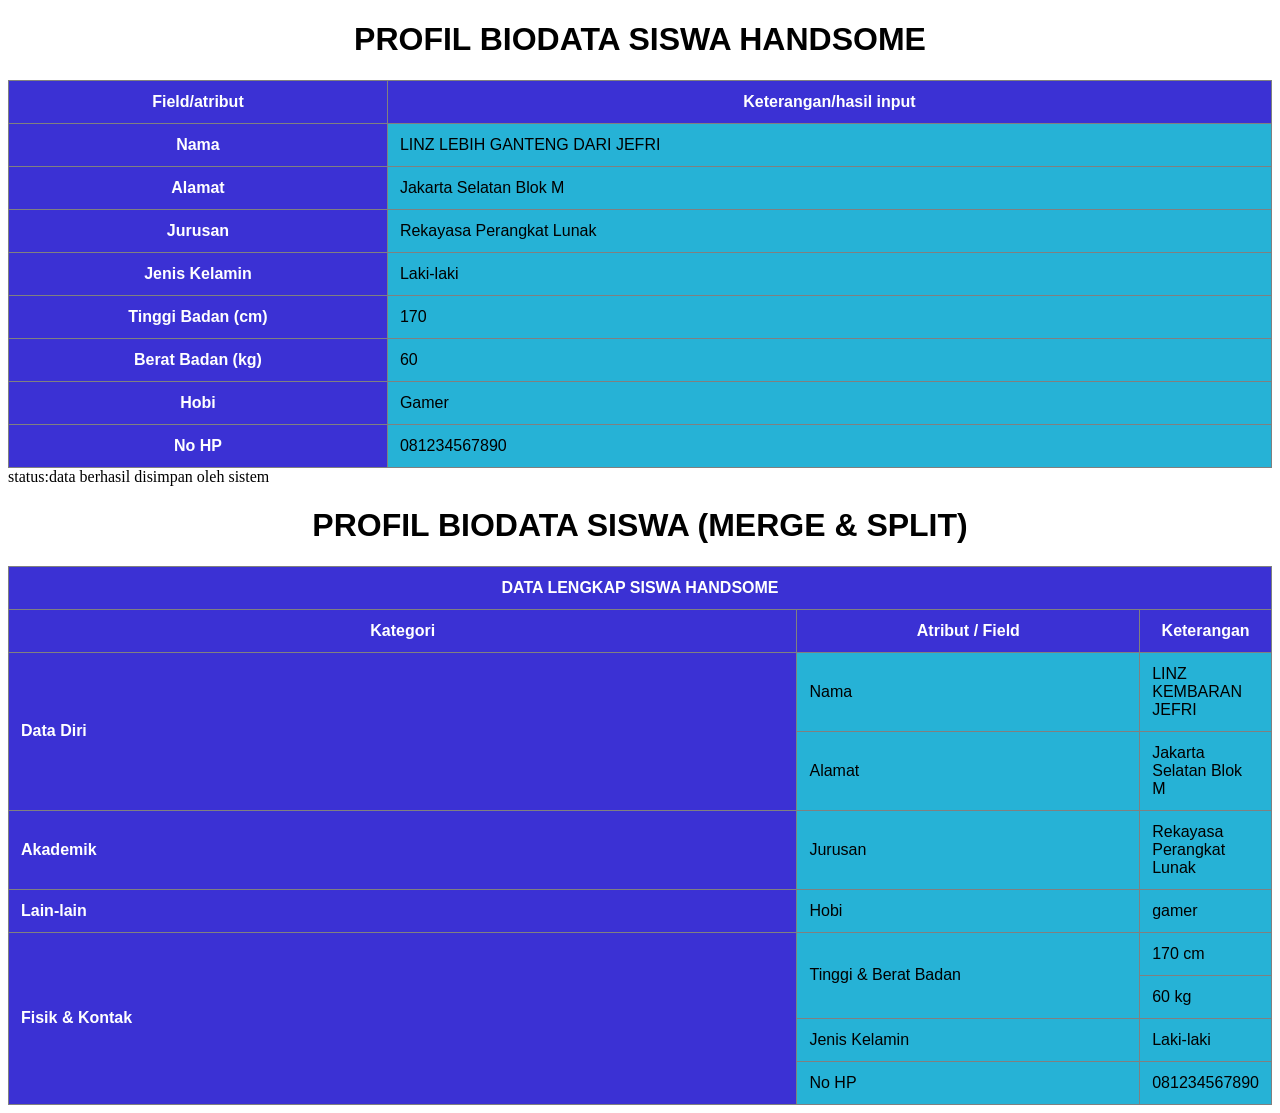
==== 10rpl3_tabel.html @ 21d4508a "Add files via upload" ====
<!DOCTYPE html>
<html lang="id">
<head>
  <meta charset="UTF-8">
    <title>Biodata Mahasiswa Vertikal</title>
    <style>
        /* Membuat judul rata tengah */
        h1 {
            text-align: center;
            font-family: Arial, sans-serif;
        }

        /* Membuat tabel melebar 100% dan rapi */
        table {
            width: 100%;
            border-collapse: collapse;
            font-family: Arial, sans-serif;
        }

        /* Mengatur lebar kolom kiri (label) dan kolom kanan (isi) */
        th {
            width: 30%;
            background-color: #3b31d4; /* Warna biru tua sesuai punya kamu */
            color: white;
            text-align: left;
            padding: 12px;
        }

        td {
            width: 70%;
            background-color: #26b2d6; /* Warna biru muda sesuai punya kamu */
            color: black;
            padding: 12px;
        }
    </style>
</head>
<body>

    <h1>PROFIL BIODATA SISWA HANDSOME</h1>

    <table border="1">
        <tr>
            <th>Field/atribut</th>
            <th>Keterangan/hasil input</th>
        </tr>
        <tr>   
            <th>Nama</th>
            <td>LINZ LEBIH GANTENG DARI JEFRI</td>
        </tr>
        <tr>
            <th>Alamat</th>
            <td>Jakarta Selatan Blok M</td>
        </tr>
        <tr>
            <th>Jurusan</th>
            <td>Rekayasa Perangkat Lunak</td>
        </tr>
        <tr>
            <th>Jenis Kelamin</th>
            <td>Laki-laki</td>
        </tr>
        <tr>
            <th>Tinggi Badan (cm)</th>
            <td>170</td>
        </tr>
        <tr>
            <th>Berat Badan (kg)</th>
            <td>60</td>
        </tr>
        <tr>
            <th>Hobi</th>
            <td>Gamer</td>
        </tr>
        <tr>
            <th>No HP</th>
            <td>081234567890</td>
        </tr>
    </table>
    <body>status:data berhasil disimpan oleh sistem </body>
</body>
</html>

<!DOCTYPE html>
<html lang="id">
<head>
    <meta charset="UTF-8">
    <title>Biodata Siswa Merge & Split</title>
    <style>
        h1 {
            text-align: center;
            font-family: Arial, sans-serif;
        }

        table {
            width: 100%;
            border-collapse: collapse;
            font-family: Arial, sans-serif;
        }

        th {
            background-color: #3b31d4;
            color: white;
            text-align: center;
            padding: 12px;
        }

        td {
            background-color: #26b2d6;
            color: black;
            text-align: left;
            padding: 12px;
        }
    </style>
</head>
<body>

    <h1>PROFIL BIODATA SISWA (MERGE & SPLIT)</h1>

    <table border="1">
        <tr>
            <!-- Colspan: menggabungkan 3 kolom untuk Judul Header -->
            <th colspan="3">DATA LENGKAP SISWA HANDSOME</th>
        </tr>
        <tr>
            <th width="30%">Kategori</th>
            <th width="35%">Atribut / Field</th>
            <th width="35%">Keterangan</th>
        </tr>
        <tr>
            <!-- Rowspan: menggabungkan 2 baris ke bawah untuk kategori Data Diri -->
            <td rowspan="2" style="background-color: #3b31d4; color: white; font-weight: bold;">Data Diri</td>
            <td>Nama</td>
            <td>LINZ KEMBARAN JEFRI</td>
        

        </tr>
        <tr>
            <td>Alamat</td>
            <td>Jakarta Selatan Blok M</td>
        </tr>
        <tr>
            <!-- Rowspan: menggabungkan 1 baris ke bawah untuk kategori Akademik -->
            <td rowspan="1" style="background-color: #3b31d4; color: white; font-weight: bold;">Akademik</td>
            <td>Jurusan</td>
            <td>Rekayasa Perangkat Lunak</td>
        </tr>
        <tr>
           <td rowspan="1" style="background: #3b31d4; color:white;font-weight: bold;"><b>Lain-lain</b></td>
  <td>Hobi</td>
  <td>gamer</td>
        </tr>
        <tr>
        <td rowspan="4" style="background: #3b31d4; color:white;font-weight: bold;"><b>Fisik & Kontak</b></td>
  <td rowspan="2">Tinggi & Berat Badan</td>
  <td>170 cm</td>
</tr>
<tr>
  <td>60 kg</td>
</tr>
<tr>
  <td>Jenis Kelamin</td>
  <td>Laki-laki</td>
</tr>
<tr>
  <td>No HP</td>
  <td>081234567890</td>
</tr>
    </table>

</body>
</html>
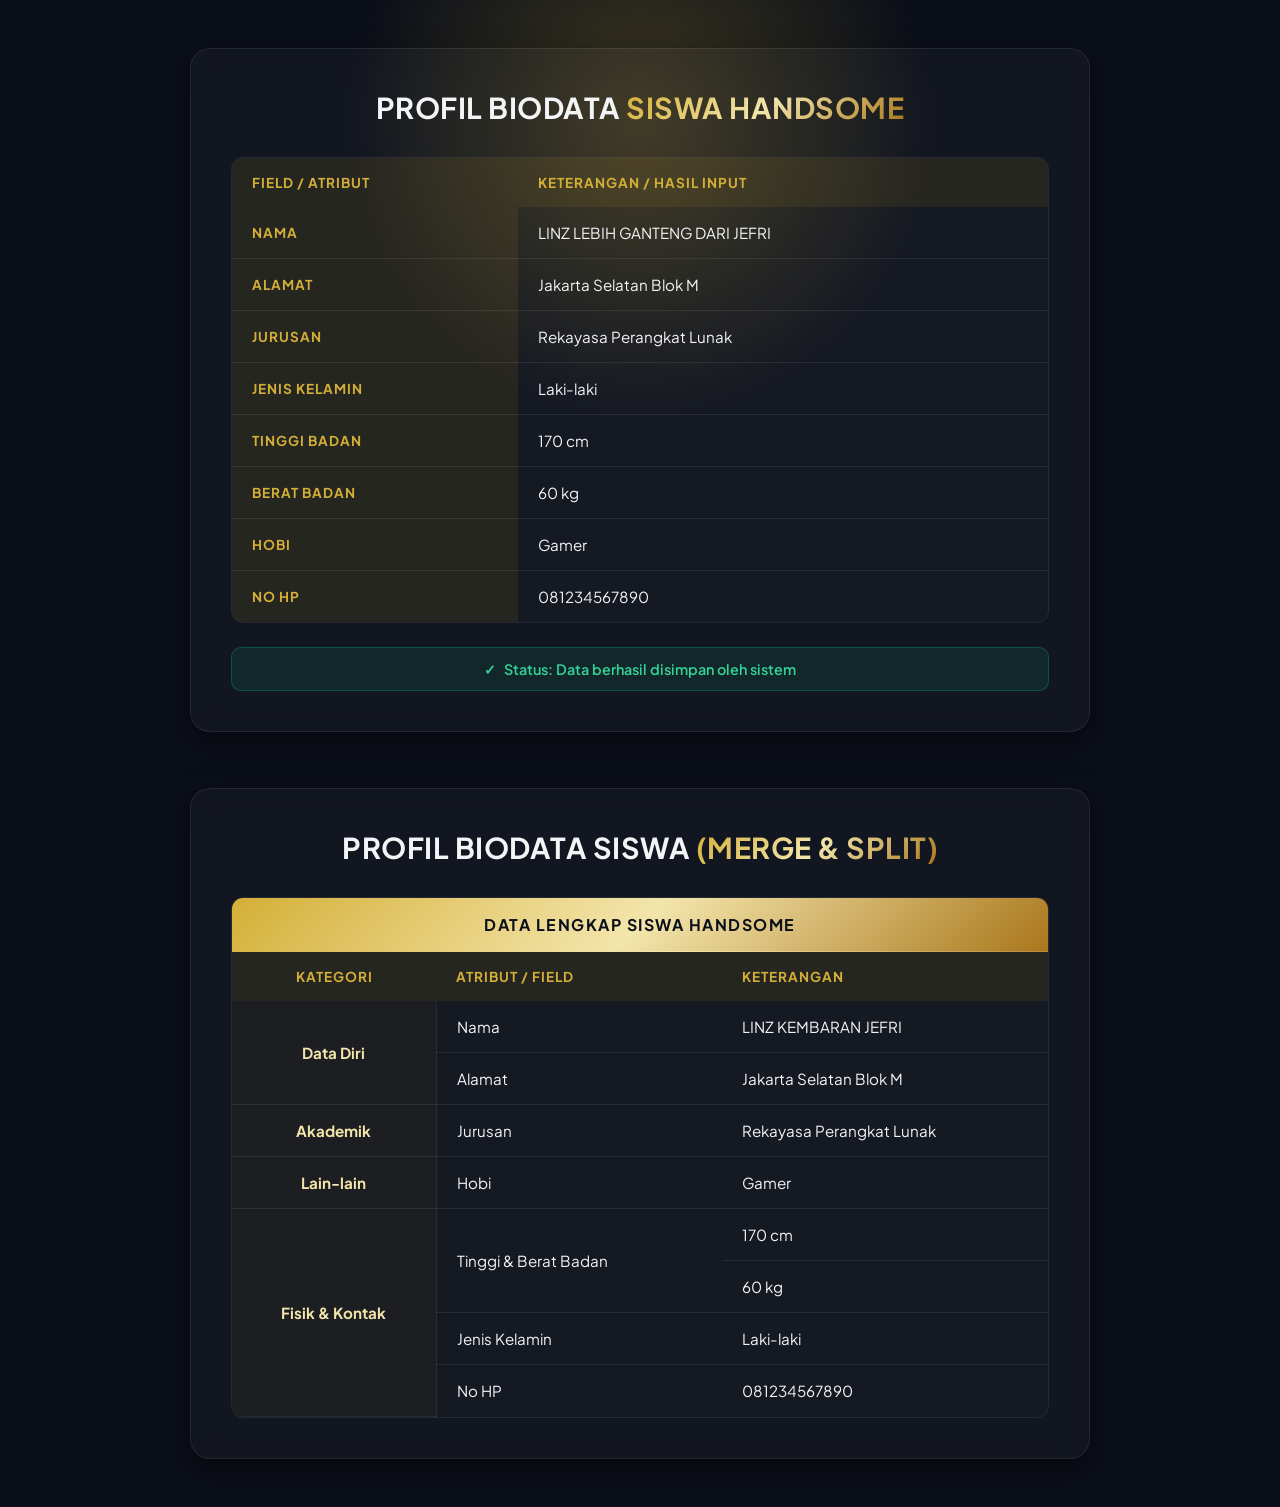
==== commit 7b52602e: "Linzz" ====
--- a/10rpl3_tabel.html
+++ b/10rpl3_tabel.html
@@ -1,171 +1,273 @@
-<!DOCTYPE html>
-<html lang="id">
-<head>
-  <meta charset="UTF-8">
-    <title>Biodata Mahasiswa Vertikal</title>
-    <style>
-        /* Membuat judul rata tengah */
-        h1 {
-            text-align: center;
-            font-family: Arial, sans-serif;
-        }
-
-        /* Membuat tabel melebar 100% dan rapi */
-        table {
-            width: 100%;
-            border-collapse: collapse;
-            font-family: Arial, sans-serif;
-        }
-
-        /* Mengatur lebar kolom kiri (label) dan kolom kanan (isi) */
-        th {
-            width: 30%;
-            background-color: #3b31d4; /* Warna biru tua sesuai punya kamu */
-            color: white;
-            text-align: left;
-            padding: 12px;
-        }
-
-        td {
-            width: 70%;
-            background-color: #26b2d6; /* Warna biru muda sesuai punya kamu */
-            color: black;
-            padding: 12px;
-        }
-    </style>
-</head>
-<body>
-
-    <h1>PROFIL BIODATA SISWA HANDSOME</h1>
-
-    <table border="1">
-        <tr>
-            <th>Field/atribut</th>
-            <th>Keterangan/hasil input</th>
-        </tr>
-        <tr>   
-            <th>Nama</th>
-            <td>LINZ LEBIH GANTENG DARI JEFRI</td>
-        </tr>
-        <tr>
-            <th>Alamat</th>
-            <td>Jakarta Selatan Blok M</td>
-        </tr>
-        <tr>
-            <th>Jurusan</th>
-            <td>Rekayasa Perangkat Lunak</td>
-        </tr>
-        <tr>
-            <th>Jenis Kelamin</th>
-            <td>Laki-laki</td>
-        </tr>
-        <tr>
-            <th>Tinggi Badan (cm)</th>
-            <td>170</td>
-        </tr>
-        <tr>
-            <th>Berat Badan (kg)</th>
-            <td>60</td>
-        </tr>
-        <tr>
-            <th>Hobi</th>
-            <td>Gamer</td>
-        </tr>
-        <tr>
-            <th>No HP</th>
-            <td>081234567890</td>
-        </tr>
-    </table>
-    <body>status:data berhasil disimpan oleh sistem </body>
-</body>
-</html>
-
-<!DOCTYPE html>
-<html lang="id">
-<head>
-    <meta charset="UTF-8">
-    <title>Biodata Siswa Merge & Split</title>
-    <style>
-        h1 {
-            text-align: center;
-            font-family: Arial, sans-serif;
-        }
-
-        table {
-            width: 100%;
-            border-collapse: collapse;
-            font-family: Arial, sans-serif;
-        }
-
-        th {
-            background-color: #3b31d4;
-            color: white;
-            text-align: center;
-            padding: 12px;
-        }
-
-        td {
-            background-color: #26b2d6;
-            color: black;
-            text-align: left;
-            padding: 12px;
-        }
-    </style>
-</head>
-<body>
-
-    <h1>PROFIL BIODATA SISWA (MERGE & SPLIT)</h1>
-
-    <table border="1">
-        <tr>
-            <!-- Colspan: menggabungkan 3 kolom untuk Judul Header -->
-            <th colspan="3">DATA LENGKAP SISWA HANDSOME</th>
-        </tr>
-        <tr>
-            <th width="30%">Kategori</th>
-            <th width="35%">Atribut / Field</th>
-            <th width="35%">Keterangan</th>
-        </tr>
-        <tr>
-            <!-- Rowspan: menggabungkan 2 baris ke bawah untuk kategori Data Diri -->
-            <td rowspan="2" style="background-color: #3b31d4; color: white; font-weight: bold;">Data Diri</td>
-            <td>Nama</td>
-            <td>LINZ KEMBARAN JEFRI</td>
-        
-
-        </tr>
-        <tr>
-            <td>Alamat</td>
-            <td>Jakarta Selatan Blok M</td>
-        </tr>
-        <tr>
-            <!-- Rowspan: menggabungkan 1 baris ke bawah untuk kategori Akademik -->
-            <td rowspan="1" style="background-color: #3b31d4; color: white; font-weight: bold;">Akademik</td>
-            <td>Jurusan</td>
-            <td>Rekayasa Perangkat Lunak</td>
-        </tr>
-        <tr>
-           <td rowspan="1" style="background: #3b31d4; color:white;font-weight: bold;"><b>Lain-lain</b></td>
-  <td>Hobi</td>
-  <td>gamer</td>
-        </tr>
-        <tr>
-        <td rowspan="4" style="background: #3b31d4; color:white;font-weight: bold;"><b>Fisik & Kontak</b></td>
-  <td rowspan="2">Tinggi & Berat Badan</td>
-  <td>170 cm</td>
-</tr>
-<tr>
-  <td>60 kg</td>
-</tr>
-<tr>
-  <td>Jenis Kelamin</td>
-  <td>Laki-laki</td>
-</tr>
-<tr>
-  <td>No HP</td>
-  <td>081234567890</td>
-</tr>
-    </table>
-
-</body>
+<!DOCTYPE html>
+<html lang="id">
+<head>
+  <meta charset="UTF-8">
+  <meta name="viewport" content="width=device-width, initial-scale=1.0">
+  <title>Biodata Linzz - Premium View</title>
+  <link rel="preconnect" href="https://fonts.googleapis.com">
+  <link rel="preconnect" href="https://fonts.gstatic.com" crossorigin>
+  <link href="https://fonts.googleapis.com/css2?family=Plus+Jakarta+Sans:wght@300;400;600;700&display=swap" rel="stylesheet">
+  
+  <style>
+    :root {
+      --bg-color: #0b0f19;
+      --card-bg: rgba(255, 255, 255, 0.03);
+      --card-border: rgba(255, 255, 255, 0.08);
+      --accent-gold: linear-gradient(135deg, #d4af37 0%, #f3e5ab 50%, #aa771c 100%);
+      --accent-glow: rgba(212, 175, 55, 0.25);
+      --text-main: #f3f4f6;
+      --text-muted: #9ca3af;
+    }
+
+    * {
+      margin: 0;
+      padding: 0;
+      box-sizing: border-box;
+      font-family: 'Plus Jakarta Sans', sans-serif;
+    }
+
+    body {
+      background-color: var(--bg-color);
+      color: var(--text-main);
+      min-height: 100vh;
+      padding: 3rem 1.5rem;
+      display: flex;
+      flex-direction: column;
+      align-items: center;
+      gap: 3.5rem;
+      position: relative;
+    }
+
+    /* Ambient Glow */
+    .glow-bg {
+      position: fixed;
+      top: -20%;
+      left: 50%;
+      transform: translateX(-50%);
+      width: 600px;
+      height: 600px;
+      background: radial-gradient(circle, var(--accent-glow) 0%, rgba(0,0,0,0) 70%);
+      z-index: -1;
+      pointer-events: none;
+    }
+
+    .container {
+      width: 100%;
+      max-width: 900px;
+      background: var(--card-bg);
+      border: 1px solid var(--card-border);
+      border-radius: 20px;
+      padding: 2.5rem;
+      backdrop-filter: blur(12px);
+      box-shadow: 0 10px 30px rgba(0, 0, 0, 0.5);
+    }
+
+    h1 {
+      text-align: center;
+      font-size: 1.8rem;
+      font-weight: 700;
+      margin-bottom: 2rem;
+      letter-spacing: 0.5px;
+    }
+
+    h1 span {
+      background: var(--accent-gold);
+      -webkit-background-clip: text;
+      -webkit-text-fill-color: transparent;
+    }
+
+    /* Custom Table Styling */
+    .table-responsive {
+      overflow-x: auto;
+      border-radius: 12px;
+      border: 1px solid var(--card-border);
+    }
+
+    table {
+      width: 100%;
+      border-collapse: collapse;
+      text-align: left;
+    }
+
+    th, td {
+      padding: 1rem 1.25rem;
+      border-bottom: 1px solid var(--card-border);
+      font-size: 0.95rem;
+    }
+
+    /* Column Headers */
+    th {
+      background: rgba(212, 175, 55, 0.1);
+      color: #d4af37;
+      font-weight: 700;
+      text-transform: uppercase;
+      font-size: 0.85rem;
+      letter-spacing: 1px;
+    }
+
+    td {
+      color: var(--text-main);
+      background: rgba(255, 255, 255, 0.01);
+    }
+
+    tr:last-child th, tr:last-child td {
+      border-bottom: none;
+    }
+
+    tr:hover td {
+      background: rgba(255, 255, 255, 0.04);
+    }
+
+    /* Custom Category Styling for Merge Table */
+    .category-cell {
+      background: rgba(212, 175, 55, 0.05) !important;
+      color: #f3e5ab;
+      font-weight: 700;
+      border-right: 1px solid var(--card-border);
+      vertical-align: middle;
+      text-align: center;
+    }
+
+    .main-header {
+      background: var(--accent-gold) !important;
+      color: #0b0f19 !important;
+      text-align: center;
+      font-size: 1rem;
+      font-weight: 700;
+      letter-spacing: 1.5px;
+    }
+
+    /* Status Alert */
+    .status-badge {
+      display: flex;
+      align-items: center;
+      justify-content: center;
+      gap: 0.5rem;
+      margin-top: 1.5rem;
+      padding: 0.75rem;
+      background: rgba(16, 185, 129, 0.1);
+      border: 1px solid rgba(16, 185, 129, 0.3);
+      color: #34d399;
+      border-radius: 10px;
+      font-size: 0.9rem;
+      font-weight: 600;
+    }
+  </style>
+</head>
+<body>
+
+  <div class="glow-bg"></div>
+
+  <!-- BAGIAN 1: TABEL VERTIKAL -->
+  <div class="container">
+    <h1>PROFIL BIODATA <span>SISWA HANDSOME</span></h1>
+
+    <div class="table-responsive">
+      <table>
+        <thead>
+          <tr>
+            <th style="width: 35%;">Field / Atribut</th>
+            <th style="width: 65%;">Keterangan / Hasil Input</th>
+          </tr>
+        </thead>
+        <tbody>
+          <tr>
+            <th>Nama</th>
+            <td>LINZ LEBIH GANTENG DARI JEFRI</td>
+          </tr>
+          <tr>
+            <th>Alamat</th>
+            <td>Jakarta Selatan Blok M</td>
+          </tr>
+          <tr>
+            <th>Jurusan</th>
+            <td>Rekayasa Perangkat Lunak</td>
+          </tr>
+          <tr>
+            <th>Jenis Kelamin</th>
+            <td>Laki-laki</td>
+          </tr>
+          <tr>
+            <th>Tinggi Badan</th>
+            <td>170 cm</td>
+          </tr>
+          <tr>
+            <th>Berat Badan</th>
+            <td>60 kg</td>
+          </tr>
+          <tr>
+            <th>Hobi</th>
+            <td>Gamer</td>
+          </tr>
+          <tr>
+            <th>No HP</th>
+            <td>081234567890</td>
+          </tr>
+        </tbody>
+      </table>
+    </div>
+
+    <div class="status-badge">
+      <span>✓</span> Status: Data berhasil disimpan oleh sistem
+    </div>
+  </div>
+
+  <!-- BAGIAN 2: TABEL MERGE & SPLIT -->
+  <div class="container">
+    <h1>PROFIL BIODATA SISWA <span>(MERGE & SPLIT)</span></h1>
+
+    <div class="table-responsive">
+      <table>
+        <thead>
+          <tr>
+            <th colspan="3" class="main-header">DATA LENGKAP SISWA HANDSOME</th>
+          </tr>
+          <tr>
+            <th style="width: 25%; text-align: center;">Kategori</th>
+            <th style="width: 35%;">Atribut / Field</th>
+            <th style="width: 40%;">Keterangan</th>
+          </tr>
+        </thead>
+        <tbody>
+          <tr>
+            <td rowspan="2" class="category-cell">Data Diri</td>
+            <td>Nama</td>
+            <td>LINZ KEMBARAN JEFRI</td>
+          </tr>
+          <tr>
+            <td>Alamat</td>
+            <td>Jakarta Selatan Blok M</td>
+          </tr>
+          <tr>
+            <td class="category-cell">Akademik</td>
+            <td>Jurusan</td>
+            <td>Rekayasa Perangkat Lunak</td>
+          </tr>
+          <tr>
+            <td class="category-cell">Lain-lain</td>
+            <td>Hobi</td>
+            <td>Gamer</td>
+          </tr>
+          <tr>
+            <td rowspan="4" class="category-cell">Fisik & Kontak</td>
+            <td rowspan="2">Tinggi & Berat Badan</td>
+            <td>170 cm</td>
+          </tr>
+          <tr>
+            <td>60 kg</td>
+          </tr>
+          <tr>
+            <td>Jenis Kelamin</td>
+            <td>Laki-laki</td>
+          </tr>
+          <tr>
+            <td>No HP</td>
+            <td>081234567890</td>
+          </tr>
+        </tbody>
+      </table>
+    </div>
+  </div>
+
+</body>
 </html>
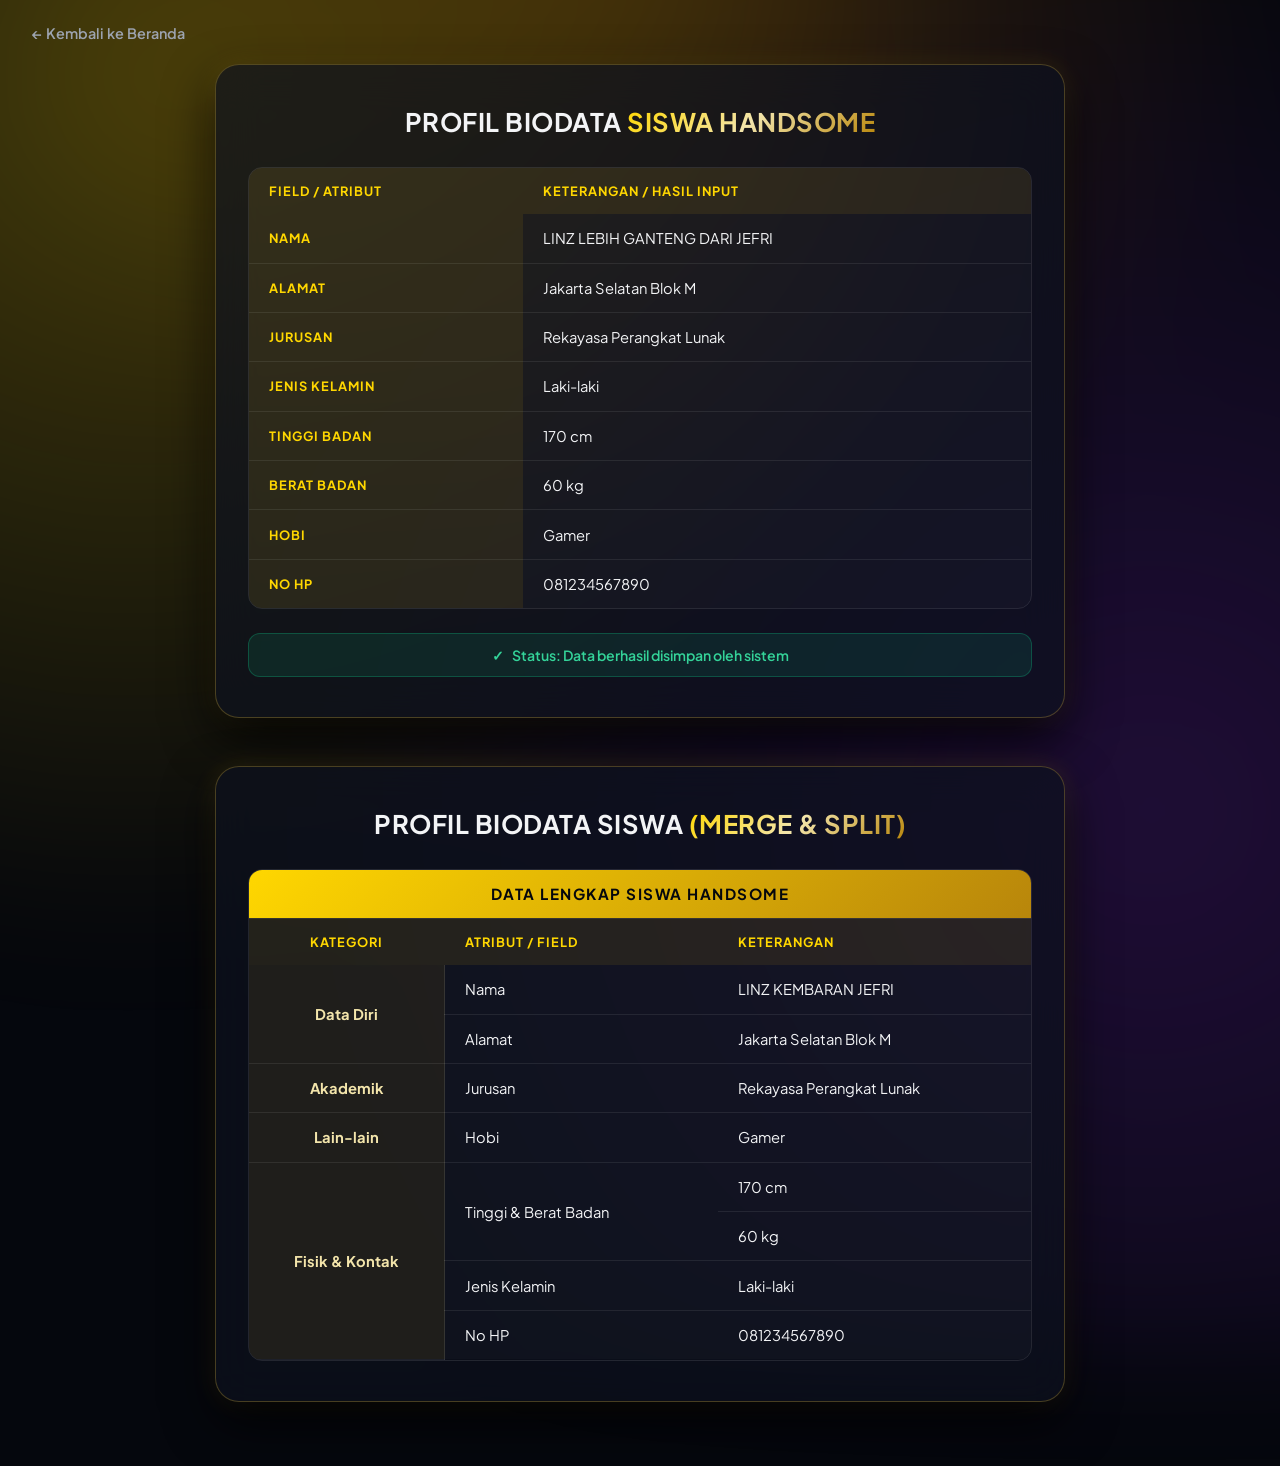
==== commit fc451cea: "tes" ====
--- a/10rpl3_tabel.html
+++ b/10rpl3_tabel.html
@@ -3,18 +3,18 @@
 <head>
   <meta charset="UTF-8">
   <meta name="viewport" content="width=device-width, initial-scale=1.0">
-  <title>Biodata Linzz - Premium View</title>
+  <title>Biodata Siswa - Linzz Luxury View</title>
+  
   <link rel="preconnect" href="https://fonts.googleapis.com">
   <link rel="preconnect" href="https://fonts.gstatic.com" crossorigin>
   <link href="https://fonts.googleapis.com/css2?family=Plus+Jakarta+Sans:wght@300;400;600;700&display=swap" rel="stylesheet">
   
   <style>
     :root {
-      --bg-color: #0b0f19;
-      --card-bg: rgba(255, 255, 255, 0.03);
-      --card-border: rgba(255, 255, 255, 0.08);
-      --accent-gold: linear-gradient(135deg, #d4af37 0%, #f3e5ab 50%, #aa771c 100%);
-      --accent-glow: rgba(212, 175, 55, 0.25);
+      --gold: #ffd700;
+      --card-bg: rgba(13, 18, 30, 0.7);
+      --card-border: rgba(212, 175, 55, 0.3);
+      --accent-gold: linear-gradient(135deg, #ffd700 0%, #f3e5ab 50%, #b8860b 100%);
       --text-main: #f3f4f6;
       --text-muted: #9ca3af;
     }
@@ -27,46 +27,81 @@
     }
 
     body {
-      background-color: var(--bg-color);
+      background-color: #05070d;
       color: var(--text-main);
       min-height: 100vh;
-      padding: 3rem 1.5rem;
+      padding: 4rem 1.5rem;
       display: flex;
       flex-direction: column;
       align-items: center;
-      gap: 3.5rem;
+      gap: 3rem;
       position: relative;
-    }
-
-    /* Ambient Glow */
-    .glow-bg {
+      overflow-x: hidden;
+    }
+
+    /* 1. ANIMASI BACKGROUND PUTAR LUXURY */
+    .bg-animation {
       position: fixed;
-      top: -20%;
-      left: 50%;
-      transform: translateX(-50%);
-      width: 600px;
-      height: 600px;
-      background: radial-gradient(circle, var(--accent-glow) 0%, rgba(0,0,0,0) 70%);
-      z-index: -1;
+      top: -50%; left: -50%;
+      width: 200%; height: 200%;
+      background: 
+        radial-gradient(circle at 30% 30%, rgba(255, 215, 0, 0.25), transparent 40%),
+        radial-gradient(circle at 70% 70%, rgba(138, 43, 226, 0.2), transparent 40%),
+        radial-gradient(circle at 50% 20%, rgba(255, 140, 0, 0.18), transparent 35%);
+      animation: rotateBg 12s linear infinite;
+      filter: blur(60px);
+      z-index: 0;
       pointer-events: none;
     }
 
+    @keyframes rotateBg {
+      0% { transform: rotate(0deg); }
+      100% { transform: rotate(360deg); }
+    }
+
+    /* 2. TOMBOL NAVIGASI ATAS */
+    .top-nav {
+      position: absolute;
+      top: 1.5rem;
+      left: 2rem;
+      z-index: 10;
+    }
+
+    .back-link {
+      color: var(--text-muted);
+      text-decoration: none;
+      font-size: 0.9rem;
+      font-weight: 600;
+      display: flex;
+      align-items: center;
+      gap: 0.5rem;
+      transition: 0.3s;
+    }
+
+    .back-link:hover {
+      color: var(--gold);
+      transform: translateX(-4px);
+    }
+
+    /* 3. CARD CONTAINER */
     .container {
       width: 100%;
-      max-width: 900px;
+      max-width: 850px;
       background: var(--card-bg);
-      border: 1px solid var(--card-border);
-      border-radius: 20px;
-      padding: 2.5rem;
-      backdrop-filter: blur(12px);
-      box-shadow: 0 10px 30px rgba(0, 0, 0, 0.5);
+      border: 1.5px solid var(--card-border);
+      border-radius: 24px;
+      padding: 2.5rem 2rem;
+      backdrop-filter: blur(20px);
+      box-shadow: 0 20px 50px rgba(0, 0, 0, 0.8), 0 0 25px rgba(212, 175, 55, 0.15);
+      position: relative;
+      z-index: 2;
     }
 
     h1 {
       text-align: center;
-      font-size: 1.8rem;
+      font-size: 1.6rem;
       font-weight: 700;
-      margin-bottom: 2rem;
+      margin-bottom: 1.8rem;
       letter-spacing: 0.5px;
     }
 
@@ -76,11 +111,11 @@
       -webkit-text-fill-color: transparent;
     }
 
-    /* Custom Table Styling */
+    /* 4. CUSTOM TABLE STYLING */
     .table-responsive {
       overflow-x: auto;
-      border-radius: 12px;
-      border: 1px solid var(--card-border);
+      border-radius: 14px;
+      border: 1px solid rgba(255, 255, 255, 0.1);
     }
 
     table {
@@ -90,24 +125,35 @@
     }
 
     th, td {
-      padding: 1rem 1.25rem;
-      border-bottom: 1px solid var(--card-border);
+      padding: 0.95rem 1.25rem;
+      border-bottom: 1px solid rgba(255, 255, 255, 0.08);
+      font-size: 0.92rem;
+    }
+
+    /* Header Tabel Utama */
+    .main-header {
+      background: linear-gradient(135deg, #ffd700, #b8860b) !important;
+      color: #05070d !important;
+      text-align: center;
       font-size: 0.95rem;
-    }
-
-    /* Column Headers */
+      font-weight: 700;
+      letter-spacing: 1.5px;
+      padding: 0.9rem;
+    }
+
+    /* Column Headers Standard */
     th {
-      background: rgba(212, 175, 55, 0.1);
-      color: #d4af37;
+      background: rgba(212, 175, 55, 0.12);
+      color: var(--gold);
       font-weight: 700;
       text-transform: uppercase;
-      font-size: 0.85rem;
+      font-size: 0.8rem;
       letter-spacing: 1px;
     }
 
     td {
       color: var(--text-main);
-      background: rgba(255, 255, 255, 0.01);
+      background: rgba(255, 255, 255, 0.02);
     }
 
     tr:last-child th, tr:last-child td {
@@ -115,29 +161,20 @@
     }
 
     tr:hover td {
-      background: rgba(255, 255, 255, 0.04);
-    }
-
-    /* Custom Category Styling for Merge Table */
+      background: rgba(255, 255, 255, 0.06);
+    }
+
+    /* Custom Category Cell untuk Tabel Merge */
     .category-cell {
-      background: rgba(212, 175, 55, 0.05) !important;
+      background: rgba(212, 175, 55, 0.1) !important;
       color: #f3e5ab;
       font-weight: 700;
-      border-right: 1px solid var(--card-border);
+      border-right: 1px solid rgba(255, 255, 255, 0.1);
       vertical-align: middle;
       text-align: center;
     }
 
-    .main-header {
-      background: var(--accent-gold) !important;
-      color: #0b0f19 !important;
-      text-align: center;
-      font-size: 1rem;
-      font-weight: 700;
-      letter-spacing: 1.5px;
-    }
-
-    /* Status Alert */
+    /* Status Alert Badge */
     .status-badge {
       display: flex;
       align-items: center;
@@ -145,18 +182,29 @@
       gap: 0.5rem;
       margin-top: 1.5rem;
       padding: 0.75rem;
-      background: rgba(16, 185, 129, 0.1);
+      background: rgba(16, 185, 129, 0.12);
       border: 1px solid rgba(16, 185, 129, 0.3);
       color: #34d399;
-      border-radius: 10px;
-      font-size: 0.9rem;
+      border-radius: 12px;
+      font-size: 0.88rem;
       font-weight: 600;
+    }
+
+    @media (max-width: 480px) {
+      .container { padding: 1.5rem 1rem; }
+      th, td { padding: 0.75rem 0.85rem; font-size: 0.85rem; }
     }
   </style>
 </head>
 <body>
 
-  <div class="glow-bg"></div>
+  <!-- BACKGROUND ANIMASI -->
+  <div class="bg-animation"></div>
+
+  <!-- NAVIGASI KEMBALI -->
+  <div class="top-nav">
+    <a href="index.html" class="back-link">← Kembali ke Beranda</a>
+  </div>
 
   <!-- BAGIAN 1: TABEL VERTIKAL -->
   <div class="container">
